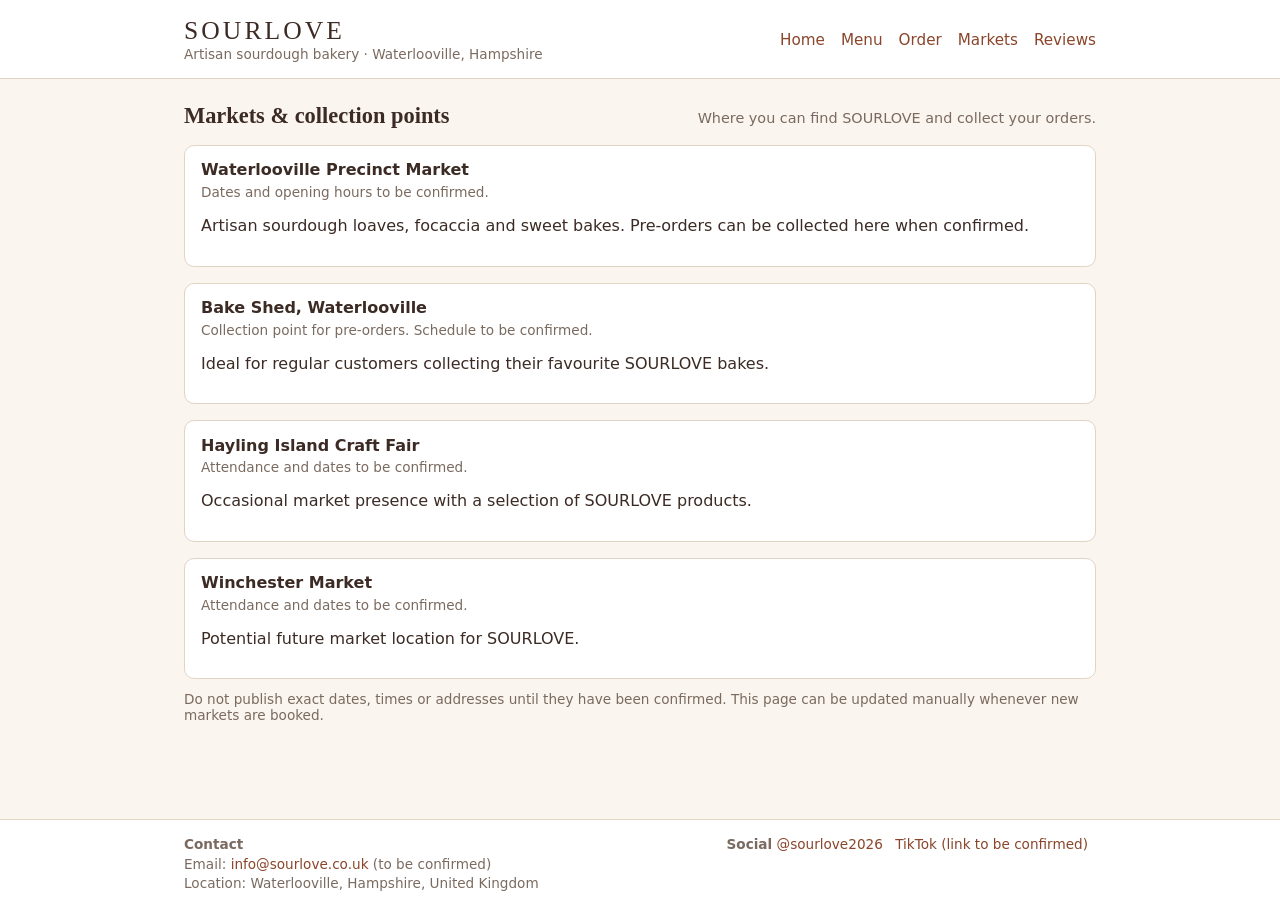
==== markets.html @ ffafacba "Sourlove creation" ====
<!DOCTYPE html>
<html lang="en">
<head>
  <meta charset="UTF-8">
  <title>SOURLOVE — Markets & Collection</title>
  <link rel="stylesheet" href="styles.css">
</head>
<body>
<header>
  <div class="header-inner">
    <div class="brand">
      <span class="brand-title">SOURLOVE</span>
      <span class="brand-subtitle">Artisan sourdough bakery · Waterlooville, Hampshire</span>
    </div>
    <nav>
      <ul>
        <li><a href="index.html">Home</a></li>
        <li><a href="menu.html">Menu</a></li>
        <li><a href="order.html">Order</a></li>
        <li><a href="markets.html">Markets</a></li>
        <li><a href="reviews.html">Reviews</a></li>
      </ul>
    </nav>
  </div>
</header>

<main>
  <section class="section">
    <div class="section-header">
      <h2>Markets & collection points</h2>
      <p>Where you can find SOURLOVE and collect your orders.</p>
    </div>

    <div class="market-list">
      <div class="market-item">
        <h3>Waterlooville Precinct Market</h3>
        <div class="market-meta">Dates and opening hours to be confirmed.</div>
        <p>Artisan sourdough loaves, focaccia and sweet bakes. Pre‑orders can be collected here when confirmed.</p>
      </div>

      <div class="market-item">
        <h3>Bake Shed, Waterlooville</h3>
        <div class="market-meta">Collection point for pre‑orders. Schedule to be confirmed.</div>
        <p>Ideal for regular customers collecting their favourite SOURLOVE bakes.</p>
      </div>

      <div class="market-item">
        <h3>Hayling Island Craft Fair</h3>
        <div class="market-meta">Attendance and dates to be confirmed.</div>
        <p>Occasional market presence with a selection of SOURLOVE products.</p>
      </div>

      <div class="market-item">
        <h3>Winchester Market</h3>
        <div class="market-meta">Attendance and dates to be confirmed.</div>
        <p>Potential future market location for SOURLOVE.</p>
      </div>
    </div>

    <p style="margin-top:0.75rem;font-size:0.85rem;color:#7a6a5f;">
      Do not publish exact dates, times or addresses until they have been confirmed. This page can be updated manually whenever new markets are booked.
    </p>
  </section>
</main>

<footer>
  <div class="footer-inner">
    <div class="footer-contact">
      <span><strong>Contact</strong></span>
      <span>Email: <a href="mailto:info@sourlove.co.uk">info@sourlove.co.uk</a> (to be confirmed)</span>
      <span>Location: Waterlooville, Hampshire, United Kingdom</span>
    </div>
    <div class="footer-social">
      <span><strong>Social</strong> </span>
      <a href="#" aria-label="Instagram">@sourlove2026</a>
      <a href="#" aria-label="TikTok">TikTok (link to be confirmed)</a>
    </div>
  </div>
</footer>
</body>
</html>
---- styles.css ----
:root {
  --bg: #faf5ee;
  --accent: #b45f3d;
  --accent-dark: #8a452a;
  --text: #3b2b24;
  --muted: #7a6a5f;
  --border: #e0d4c5;
  --font-main: "Georgia", "Times New Roman", serif;
  --font-ui: system-ui, -apple-system, BlinkMacSystemFont, "Segoe UI", sans-serif;
}

*,
*::before,
*::after {
  box-sizing: border-box;
}

body {
  margin: 0;
  font-family: var(--font-ui);
  color: var(--text);
  background: var(--bg);
}

a {
  color: var(--accent-dark);
  text-decoration: none;
}

a:hover {
  text-decoration: underline;
}

header {
  border-bottom: 1px solid var(--border);
  background: #fff;
}

.header-inner {
  max-width: 960px;
  margin: 0 auto;
  padding: 1rem 1.5rem;
  display: flex;
  align-items: center;
  justify-content: space-between;
}

.brand {
  display: flex;
  flex-direction: column;
}

.brand-title {
  font-family: var(--font-main);
  font-size: 1.6rem;
  letter-spacing: 0.12em;
  text-transform: uppercase;
}

.brand-subtitle {
  font-size: 0.85rem;
  color: var(--muted);
}

nav ul {
  list-style: none;
  display: flex;
  gap: 1rem;
  margin: 0;
  padding: 0;
}

nav a {
  font-size: 0.95rem;
  font-weight: 500;
}

main {
  max-width: 960px;
  margin: 0 auto;
  padding: 1.5rem;
}

.hero {
  display: grid;
  grid-template-columns: minmax(0, 2fr) minmax(0, 1.5fr);
  gap: 2rem;
  align-items: center;
  margin-bottom: 2rem;
}

.hero-text h1 {
  font-family: var(--font-main);
  font-size: 2.2rem;
  margin-bottom: 0.5rem;
}

.hero-text p {
  margin: 0.25rem 0;
  color: var(--muted);
}

.hero-actions {
  margin-top: 1rem;
  display: flex;
  gap: 0.75rem;
  flex-wrap: wrap;
}

.btn {
  display: inline-block;
  padding: 0.6rem 1.2rem;
  border-radius: 999px;
  border: 1px solid transparent;
  font-size: 0.95rem;
  font-weight: 500;
  cursor: pointer;
}

.btn-primary {
  background: var(--accent);
  color: #fff;
  border-color: var(--accent);
}

.btn-primary:hover {
  background: var(--accent-dark);
  border-color: var(--accent-dark);
}

.btn-outline {
  background: transparent;
  color: var(--accent-dark);
  border-color: var(--accent);
}

.btn-outline:hover {
  background: #fff3ea;
}

.hero-image {
  background: #e8ddcf;
  border-radius: 12px;
  min-height: 220px;
  display: flex;
  align-items: center;
  justify-content: center;
  color: var(--muted);
  font-style: italic;
  text-align: center;
  padding: 1rem;
}

/* Sections */

.section {
  margin-bottom: 2.5rem;
}

.section-header {
  display: flex;
  justify-content: space-between;
  align-items: baseline;
  gap: 1rem;
  margin-bottom: 1rem;
}

.section-header h2 {
  font-family: var(--font-main);
  font-size: 1.4rem;
  margin: 0;
}

.section-header p {
  margin: 0;
  font-size: 0.9rem;
  color: var(--muted);
}

/* Cards & grids */

.grid {
  display: grid;
  gap: 1.5rem;
}

.grid-2 {
  grid-template-columns: repeat(auto-fit, minmax(260px, 1fr));
}

.card {
  background: #fff;
  border-radius: 10px;
  border: 1px solid var(--border);
  padding: 1rem;
}

.card h3 {
  margin-top: 0;
  font-family: var(--font-main);
  font-size: 1.1rem;
}

.card p {
  margin: 0.25rem 0;
  font-size: 0.9rem;
}

/* Menu table */

.menu-table {
  width: 100%;
  border-collapse: collapse;
  margin-top: 0.5rem;
}

.menu-table th,
.menu-table td {
  border: 1px solid var(--border);
  padding: 0.5rem 0.6rem;
  font-size: 0.9rem;
}

.menu-table th {
  background: #f5ede2;
  text-align: left;
}

/* Forms */

form {
  display: grid;
  gap: 0.75rem;
  max-width: 520px;
}

label {
  font-size: 0.9rem;
  font-weight: 500;
}

input[type="text"],
input[type="email"],
input[type="number"],
select,
textarea {
  width: 100%;
  padding: 0.45rem 0.6rem;
  border-radius: 6px;
  border: 1px solid var(--border);
  font-size: 0.9rem;
  font-family: var(--font-ui);
}

textarea {
  min-height: 90px;
  resize: vertical;
}

/* Markets list */

.market-list {
  display: grid;
  gap: 1rem;
}

.market-item {
  border-radius: 10px;
  border: 1px solid var(--border);
  padding: 0.9rem 1rem;
  background: #fff;
}

.market-item h3 {
  margin: 0 0 0.3rem;
  font-size: 1rem;
}

.market-meta {
  font-size: 0.85rem;
  color: var(--muted);
}

/* Reviews */

.review-list {
  display: grid;
  gap: 1rem;
}

.review {
  border-radius: 10px;
  border: 1px solid var(--border);
  padding: 0.9rem 1rem;
  background: #fff;
}

.review-quote {
  font-style: italic;
  margin-bottom: 0.4rem;
}

.review-author {
  font-size: 0.85rem;
  color: var(--muted);
}

/* Footer */

footer {
  border-top: 1px solid var(--border);
  background: #fff;
  margin-top: 2rem;
}

.footer-inner {
  max-width: 960px;
  margin: 0 auto;
  padding: 1rem 1.5rem;
  display: flex;
  flex-wrap: wrap;
  gap: 1rem;
  justify-content: space-between;
  font-size: 0.85rem;
  color: var(--muted);
}

.footer-contact {
  display: flex;
  flex-direction: column;
  gap: 0.2rem;
}

.footer-social a {
  margin-right: 0.5rem;
}

/* Responsive */

@media (max-width: 720px) {
  .hero {
    grid-template-columns: 1fr;
  }

  .header-inner {
    flex-direction: column;
    align-items: flex-start;
    gap: 0.75rem;
  }

  nav ul {
    flex-wrap: wrap;
  }
}
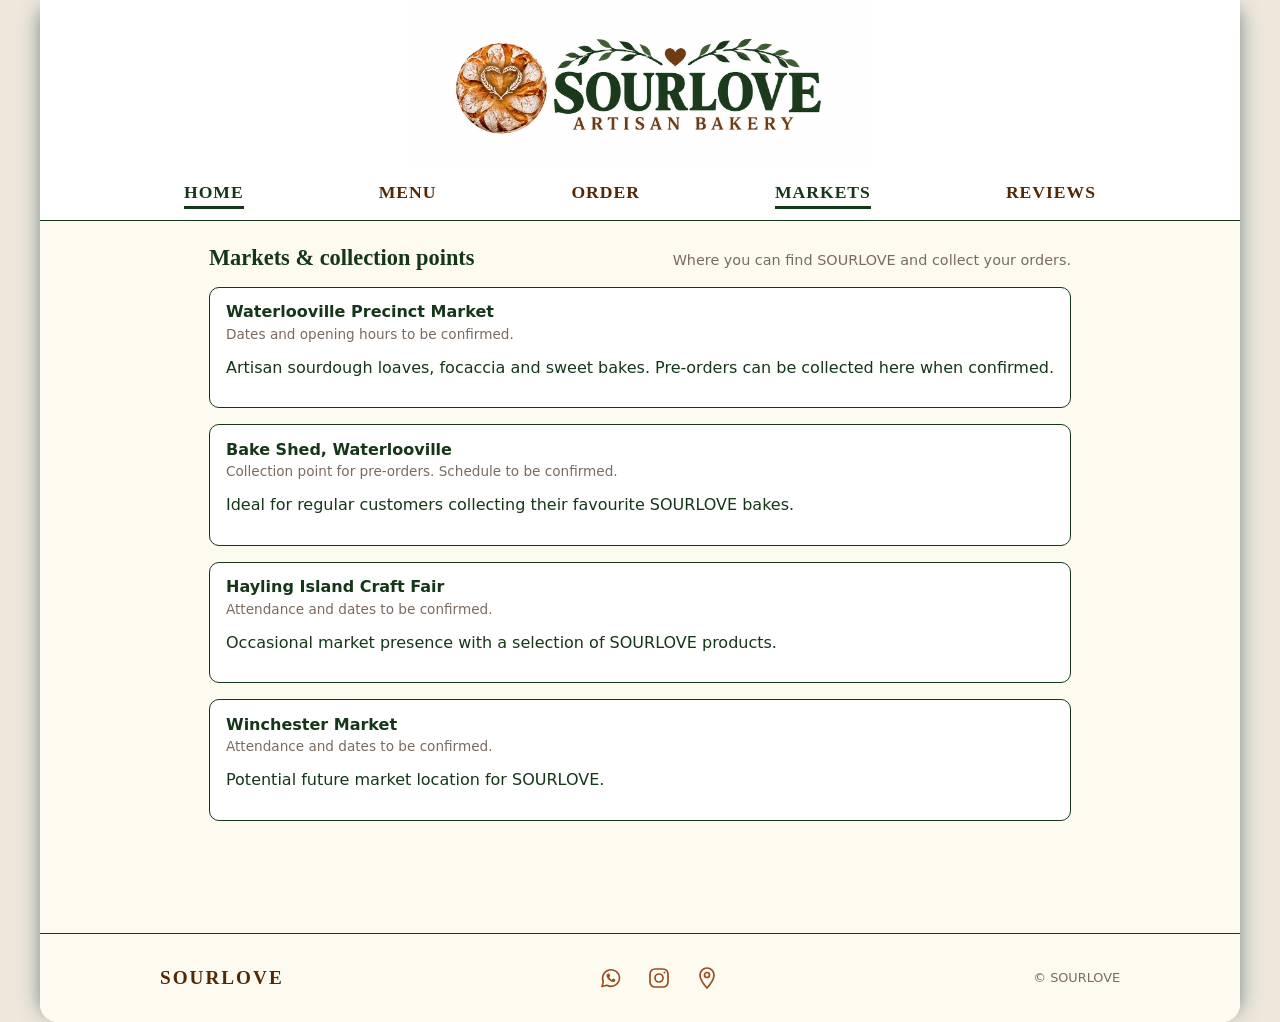
==== commit 4d043f55: "Main page-Header-Footer adjusted" ====
--- a/markets.html
+++ b/markets.html
@@ -1,81 +1,52 @@
 <!DOCTYPE html>
 <html lang="en">
+
 <head>
   <meta charset="UTF-8">
   <title>SOURLOVE — Markets & Collection</title>
   <link rel="stylesheet" href="styles.css">
 </head>
+
 <body>
-<header>
-  <div class="header-inner">
-    <div class="brand">
-      <span class="brand-title">SOURLOVE</span>
-      <span class="brand-subtitle">Artisan sourdough bakery · Waterlooville, Hampshire</span>
-    </div>
-    <nav>
-      <ul>
-        <li><a href="index.html">Home</a></li>
-        <li><a href="menu.html">Menu</a></li>
-        <li><a href="order.html">Order</a></li>
-        <li><a href="markets.html">Markets</a></li>
-        <li><a href="reviews.html">Reviews</a></li>
-      </ul>
-    </nav>
-  </div>
-</header>
+  <div class="page-container">
+    <div id="site-header"></div>
 
-<main>
-  <section class="section">
-    <div class="section-header">
-      <h2>Markets & collection points</h2>
-      <p>Where you can find SOURLOVE and collect your orders.</p>
-    </div>
+    <main>
+      <section class="section">
+        <div class="section-header">
+          <h2>Markets & collection points</h2>
+          <p>Where you can find SOURLOVE and collect your orders.</p>
+        </div>
 
-    <div class="market-list">
-      <div class="market-item">
-        <h3>Waterlooville Precinct Market</h3>
-        <div class="market-meta">Dates and opening hours to be confirmed.</div>
-        <p>Artisan sourdough loaves, focaccia and sweet bakes. Pre‑orders can be collected here when confirmed.</p>
-      </div>
+        <div class="market-list">
+          <div class="market-item">
+            <h3>Waterlooville Precinct Market</h3>
+            <div class="market-meta">Dates and opening hours to be confirmed.</div>
+            <p>Artisan sourdough loaves, focaccia and sweet bakes. Pre‑orders can be collected here when confirmed.</p>
+          </div>
 
-      <div class="market-item">
-        <h3>Bake Shed, Waterlooville</h3>
-        <div class="market-meta">Collection point for pre‑orders. Schedule to be confirmed.</div>
-        <p>Ideal for regular customers collecting their favourite SOURLOVE bakes.</p>
-      </div>
+          <div class="market-item">
+            <h3>Bake Shed, Waterlooville</h3>
+            <div class="market-meta">Collection point for pre‑orders. Schedule to be confirmed.</div>
+            <p>Ideal for regular customers collecting their favourite SOURLOVE bakes.</p>
+          </div>
 
-      <div class="market-item">
-        <h3>Hayling Island Craft Fair</h3>
-        <div class="market-meta">Attendance and dates to be confirmed.</div>
-        <p>Occasional market presence with a selection of SOURLOVE products.</p>
-      </div>
+          <div class="market-item">
+            <h3>Hayling Island Craft Fair</h3>
+            <div class="market-meta">Attendance and dates to be confirmed.</div>
+            <p>Occasional market presence with a selection of SOURLOVE products.</p>
+          </div>
 
-      <div class="market-item">
-        <h3>Winchester Market</h3>
-        <div class="market-meta">Attendance and dates to be confirmed.</div>
-        <p>Potential future market location for SOURLOVE.</p>
-      </div>
-    </div>
+          <div class="market-item">
+            <h3>Winchester Market</h3>
+            <div class="market-meta">Attendance and dates to be confirmed.</div>
+            <p>Potential future market location for SOURLOVE.</p>
+          </div>
+        </div>
+      </section>
+    </main>
+    <div id="site-footer"></div>
+    <script src="js/layout.js"></script>
+</body>
 
-    <p style="margin-top:0.75rem;font-size:0.85rem;color:#7a6a5f;">
-      Do not publish exact dates, times or addresses until they have been confirmed. This page can be updated manually whenever new markets are booked.
-    </p>
-  </section>
-</main>
-
-<footer>
-  <div class="footer-inner">
-    <div class="footer-contact">
-      <span><strong>Contact</strong></span>
-      <span>Email: <a href="mailto:info@sourlove.co.uk">info@sourlove.co.uk</a> (to be confirmed)</span>
-      <span>Location: Waterlooville, Hampshire, United Kingdom</span>
-    </div>
-    <div class="footer-social">
-      <span><strong>Social</strong> </span>
-      <a href="#" aria-label="Instagram">@sourlove2026</a>
-      <a href="#" aria-label="TikTok">TikTok (link to be confirmed)</a>
-    </div>
-  </div>
-</footer>
-</body>
-</html>
+</html>
--- a/styles.css
+++ b/styles.css
@@ -1,10 +1,10 @@
 :root {
-  --bg: #faf5ee;
-  --accent: #b45f3d;
-  --accent-dark: #8a452a;
-  --text: #3b2b24;
+  --bg: #FDFBEF;
+  --accent: #984D1E;
+  --accent-dark: #532804;
+  --text: #163619;
   --muted: #7a6a5f;
-  --border: #e0d4c5;
+  --border: #163619;
   --font-main: "Georgia", "Times New Roman", serif;
   --font-ui: system-ui, -apple-system, BlinkMacSystemFont, "Segoe UI", sans-serif;
 }
@@ -19,7 +19,24 @@
   margin: 0;
   font-family: var(--font-ui);
   color: var(--text);
+  background: #eee8dc;
+}
+
+.page-container {
+  width: 100%;
+  max-width: 1200px;
+  /* min-height: 100vh; */
+  margin: 0 auto;
   background: var(--bg);
+  display: flex;
+  flex-direction: column;
+
+  box-shadow:
+    -10px 0 20px -10px rgba(0, 49, 53, 0.5),
+    10px 0 20px -10px rgba(0, 49, 53, 0.5);
+
+  border-radius: 0 0 18px 18px;
+  overflow: hidden;
 }
 
 a {
@@ -43,6 +60,42 @@
   display: flex;
   align-items: center;
   justify-content: space-between;
+}
+
+.header-inner nav {
+  width: 100%;
+}
+
+.header-inner nav ul {
+  display: flex;
+  justify-content: space-between;
+  align-items: center;
+  list-style: none;
+  padding: 0;
+  margin: 0;
+}
+
+.header-inner nav a {
+  font-family: var(--font-main);
+  font-size: 1.1rem;
+  font-weight: 600;
+  letter-spacing: 1px;
+  text-transform: uppercase;
+  text-decoration: none;
+  color: var(--accent-dark);
+  padding: 0.2rem 0;
+  border-bottom: 3px solid transparent;
+  transition: color 0.2s ease, border-color 0.2s ease;
+}
+
+.header-inner nav a:hover {
+  color: var(--accent);
+}
+
+.header-inner nav a[aria-current="page"] {
+  color: var(--text);
+  font-weight: 700;
+  border-bottom-color: var(--text);
 }
 
 .brand {
@@ -139,16 +192,29 @@
 }
 
 .hero-image {
-  background: #e8ddcf;
-  border-radius: 12px;
-  min-height: 220px;
   display: flex;
   align-items: center;
   justify-content: center;
-  color: var(--muted);
-  font-style: italic;
-  text-align: center;
-  padding: 1rem;
+}
+
+.hero-image img {
+  width: 100%;
+  max-width: 500px;
+  height: auto;
+
+  -webkit-mask-image:
+    linear-gradient(to right,
+      transparent 0%,
+      black 8%,
+      black 92%,
+      transparent 100%);
+
+  mask-image:
+    linear-gradient(to right,
+      transparent 0%,
+      black 8%,
+      black 92%,
+      transparent 100%);
 }
 
 /* Sections */
@@ -306,49 +372,105 @@
 }
 
 /* Footer */
-
-footer {
+.footer {
+  background: var(--bg);
   border-top: 1px solid var(--border);
-  background: #fff;
-  margin-top: 2rem;
+  padding: 2rem 1rem;
+  margin-top: 3rem;
 }
 
 .footer-inner {
   max-width: 960px;
   margin: 0 auto;
-  padding: 1rem 1.5rem;
-  display: flex;
-  flex-wrap: wrap;
-  gap: 1rem;
+  display: flex;
+  align-items: center;
   justify-content: space-between;
-  font-size: 0.85rem;
-  color: var(--muted);
-}
-
-.footer-contact {
-  display: flex;
-  flex-direction: column;
-  gap: 0.2rem;
-}
-
-.footer-social a {
-  margin-right: 0.5rem;
+  gap: 1.5rem;
+}
+
+.footer-brand {
+  font-family: var(--font-main);
+  font-size: 1.2rem;
+  font-weight: bold;
+  letter-spacing: 2px;
+  color: var(--accent-dark);
+}
+
+.footer-icons {
+  display: flex;
+  align-items: center;
+  gap: 1.5rem;
+}
+
+.footer-icons a {
+  display: inline-flex;
+  color: var(--accent);
+  text-decoration: none;
+  transition: color 0.2s ease, transform 0.2s ease;
+}
+
+.footer-icons svg {
+  width: 24px;
+  height: 24px;
+  display: block;
+}
+
+.footer-icons a:hover {
+  color: var(--text);
+  transform: translateY(-3px);
+}
+
+.footer-copyright {
+  color: var(--muted);
+  font-size: 0.8rem;
+}
+
+/* Mobile footer */
+@media (max-width: 600px) {
+  .footer-inner {
+    flex-direction: column;
+    gap: 1rem;
+  }
 }
 
 /* Responsive */
-
 @media (max-width: 720px) {
+
   .hero {
     grid-template-columns: 1fr;
   }
 
   .header-inner {
     flex-direction: column;
-    align-items: flex-start;
+    align-items: center;
     gap: 0.75rem;
   }
 
-  nav ul {
-    flex-wrap: wrap;
-  }
-}
+  .header-inner nav {
+    width: 100%;
+  }
+
+  .header-inner nav ul {
+    display: flex;
+    flex-direction: row;
+    flex-wrap: nowrap;
+    justify-content: space-between;
+    align-items: center;
+    gap: 0.25rem;
+    padding: 0;
+    margin: 0;
+    width: 100%;
+  }
+
+  .header-inner nav a {
+    font-size: 0.85rem;
+    letter-spacing: 0.5px;
+    white-space: nowrap;
+  }
+
+  .footer-inner {
+    flex-direction: column;
+    gap: 1rem;
+  }
+
+}
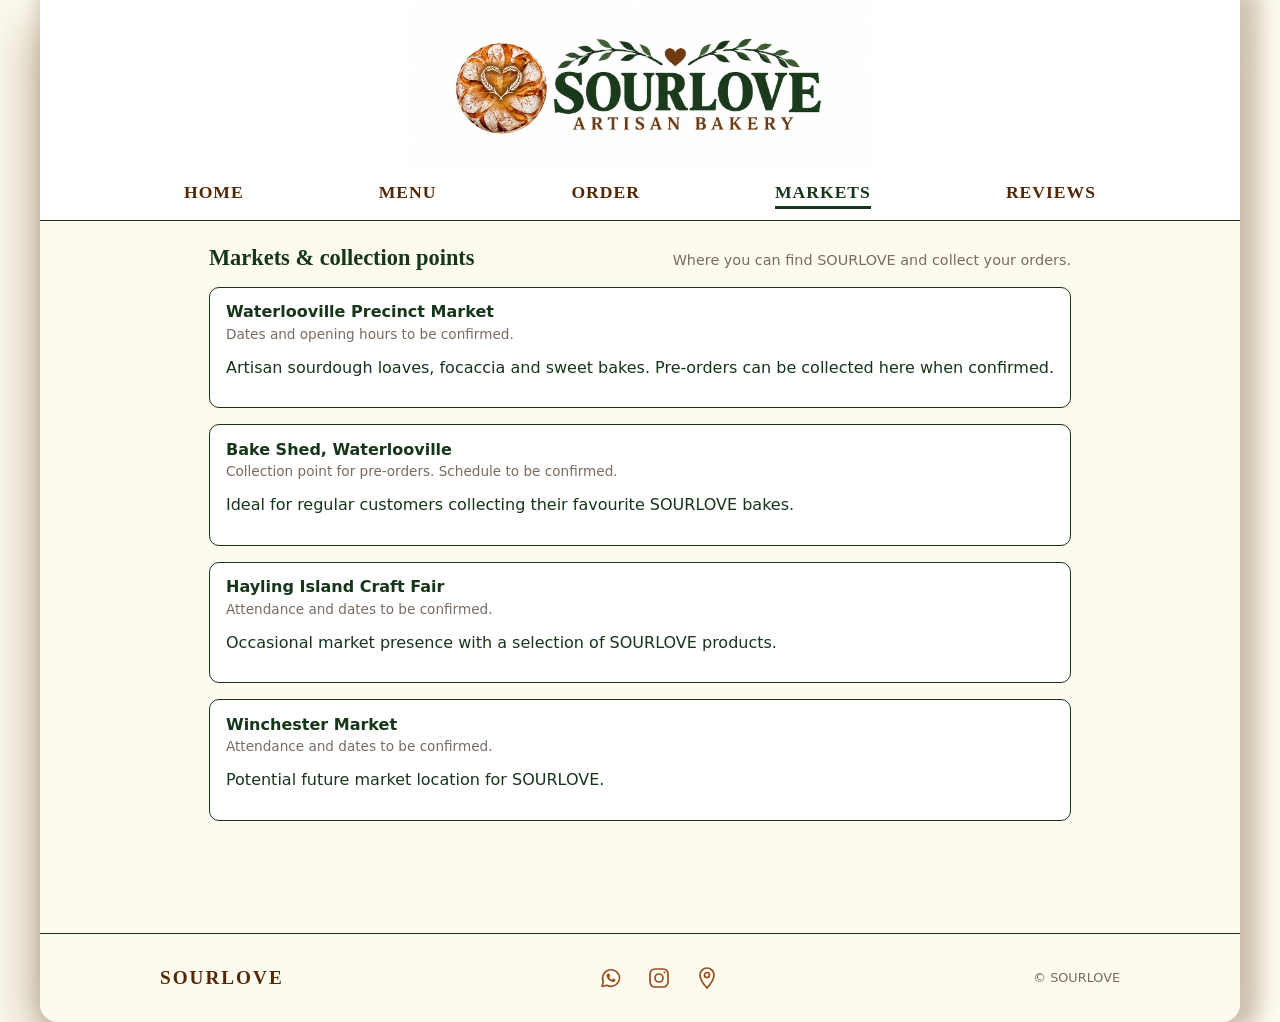
==== commit dcde753c: "Mobile responsiveness" ====
--- a/markets.html
+++ b/markets.html
@@ -3,6 +3,7 @@
 
 <head>
   <meta charset="UTF-8">
+  <meta name="viewport" content="width=device-width, initial-scale=1.0">
   <title>SOURLOVE — Markets & Collection</title>
   <link rel="stylesheet" href="styles.css">
 </head>
--- a/styles.css
+++ b/styles.css
@@ -19,7 +19,7 @@
   margin: 0;
   font-family: var(--font-ui);
   color: var(--text);
-  background: #eee8dc;
+  background: var(--bg);
 }
 
 .page-container {
@@ -32,8 +32,8 @@
   flex-direction: column;
 
   box-shadow:
-    -10px 0 20px -10px rgba(0, 49, 53, 0.5),
-    10px 0 20px -10px rgba(0, 49, 53, 0.5);
+    -20px 20px 50px -5px rgba(83, 40, 4, 0.25),
+    10px 0 20px 10px rgba(83, 40, 4, 0.25);
 
   border-radius: 0 0 18px 18px;
   overflow: hidden;
